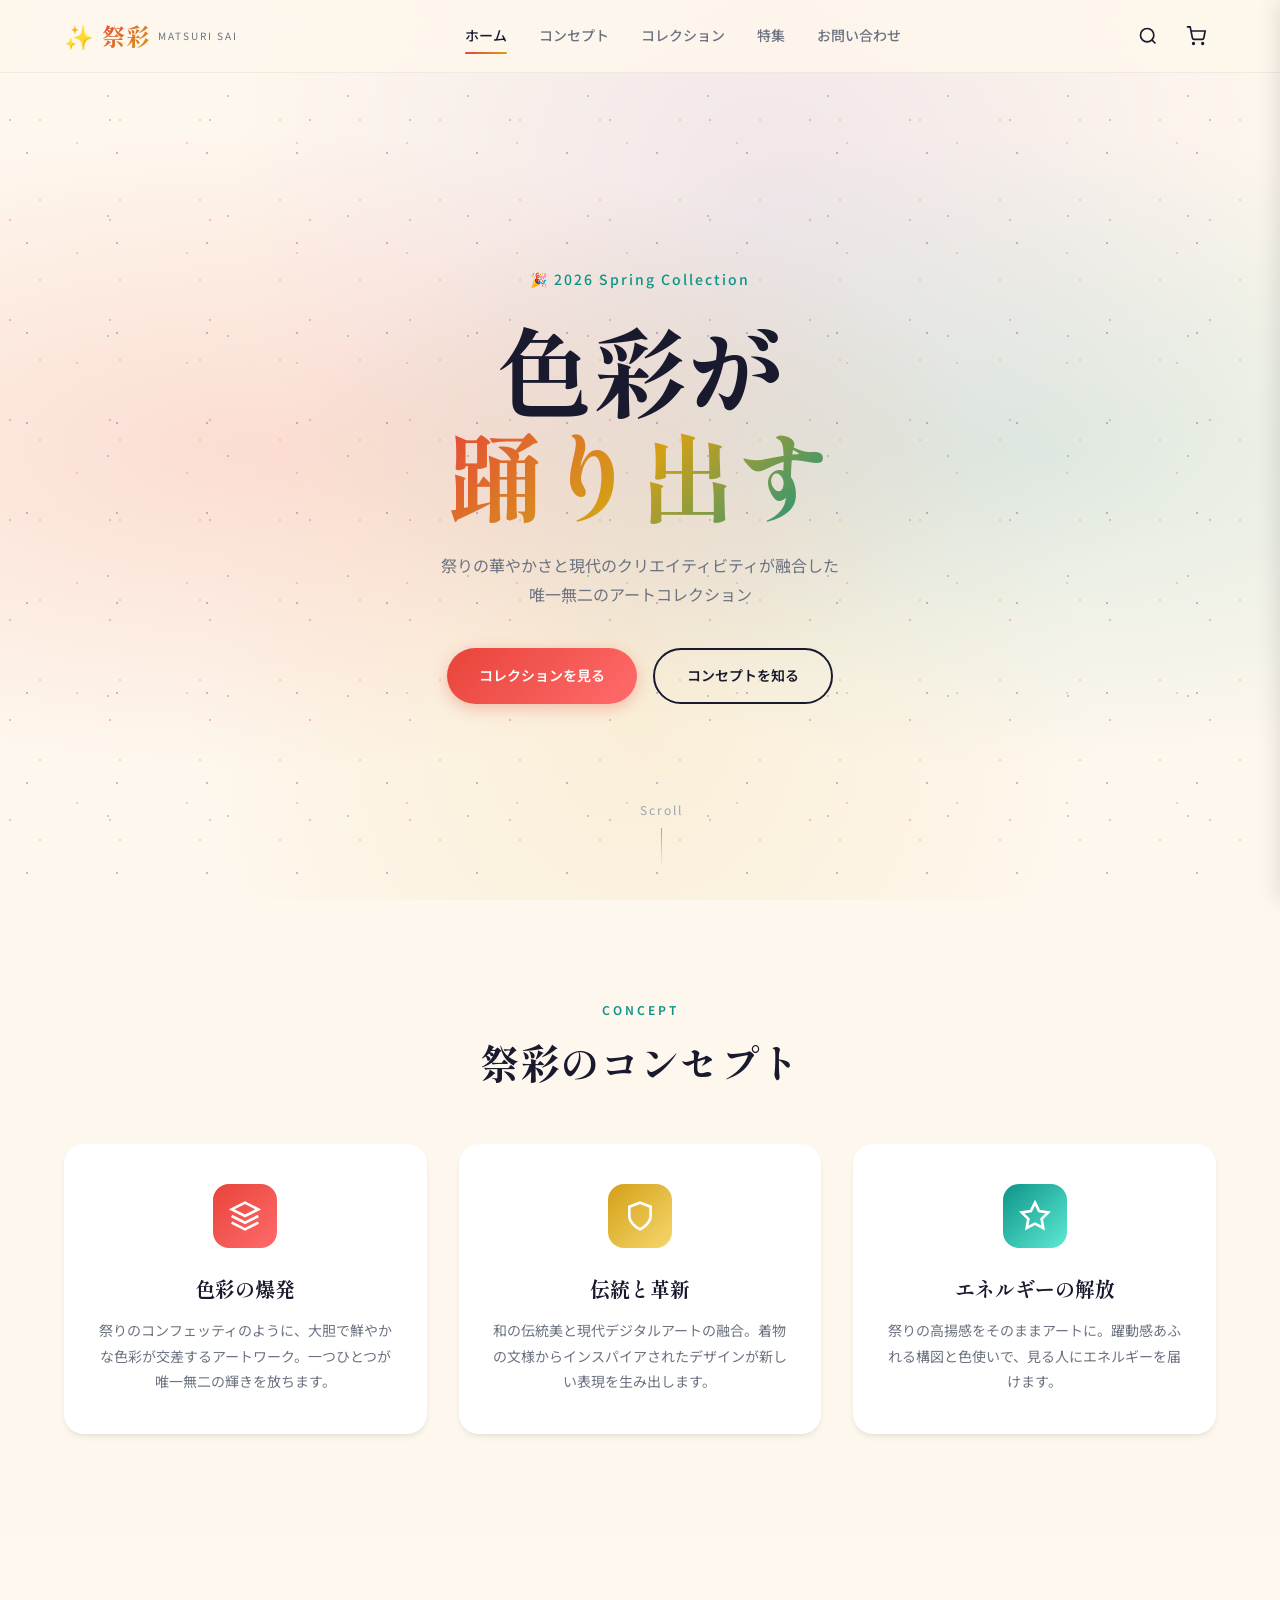
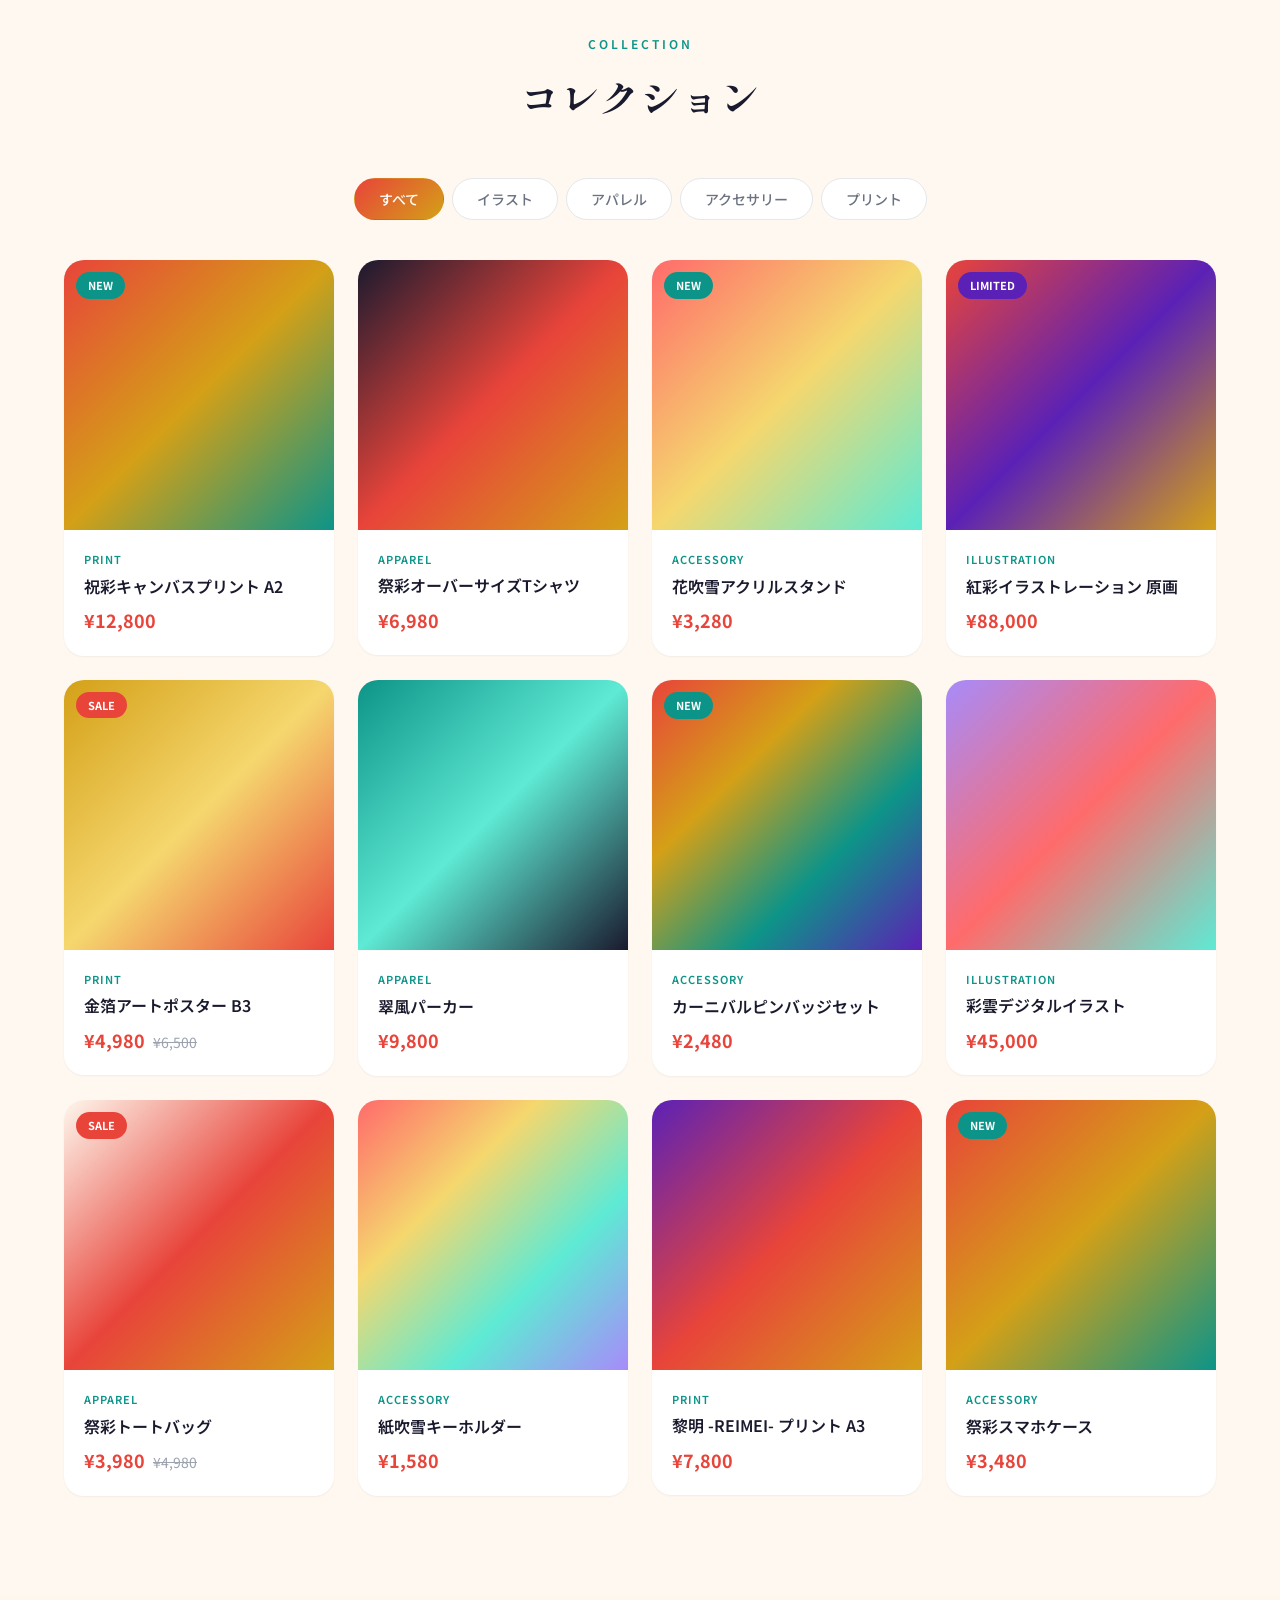
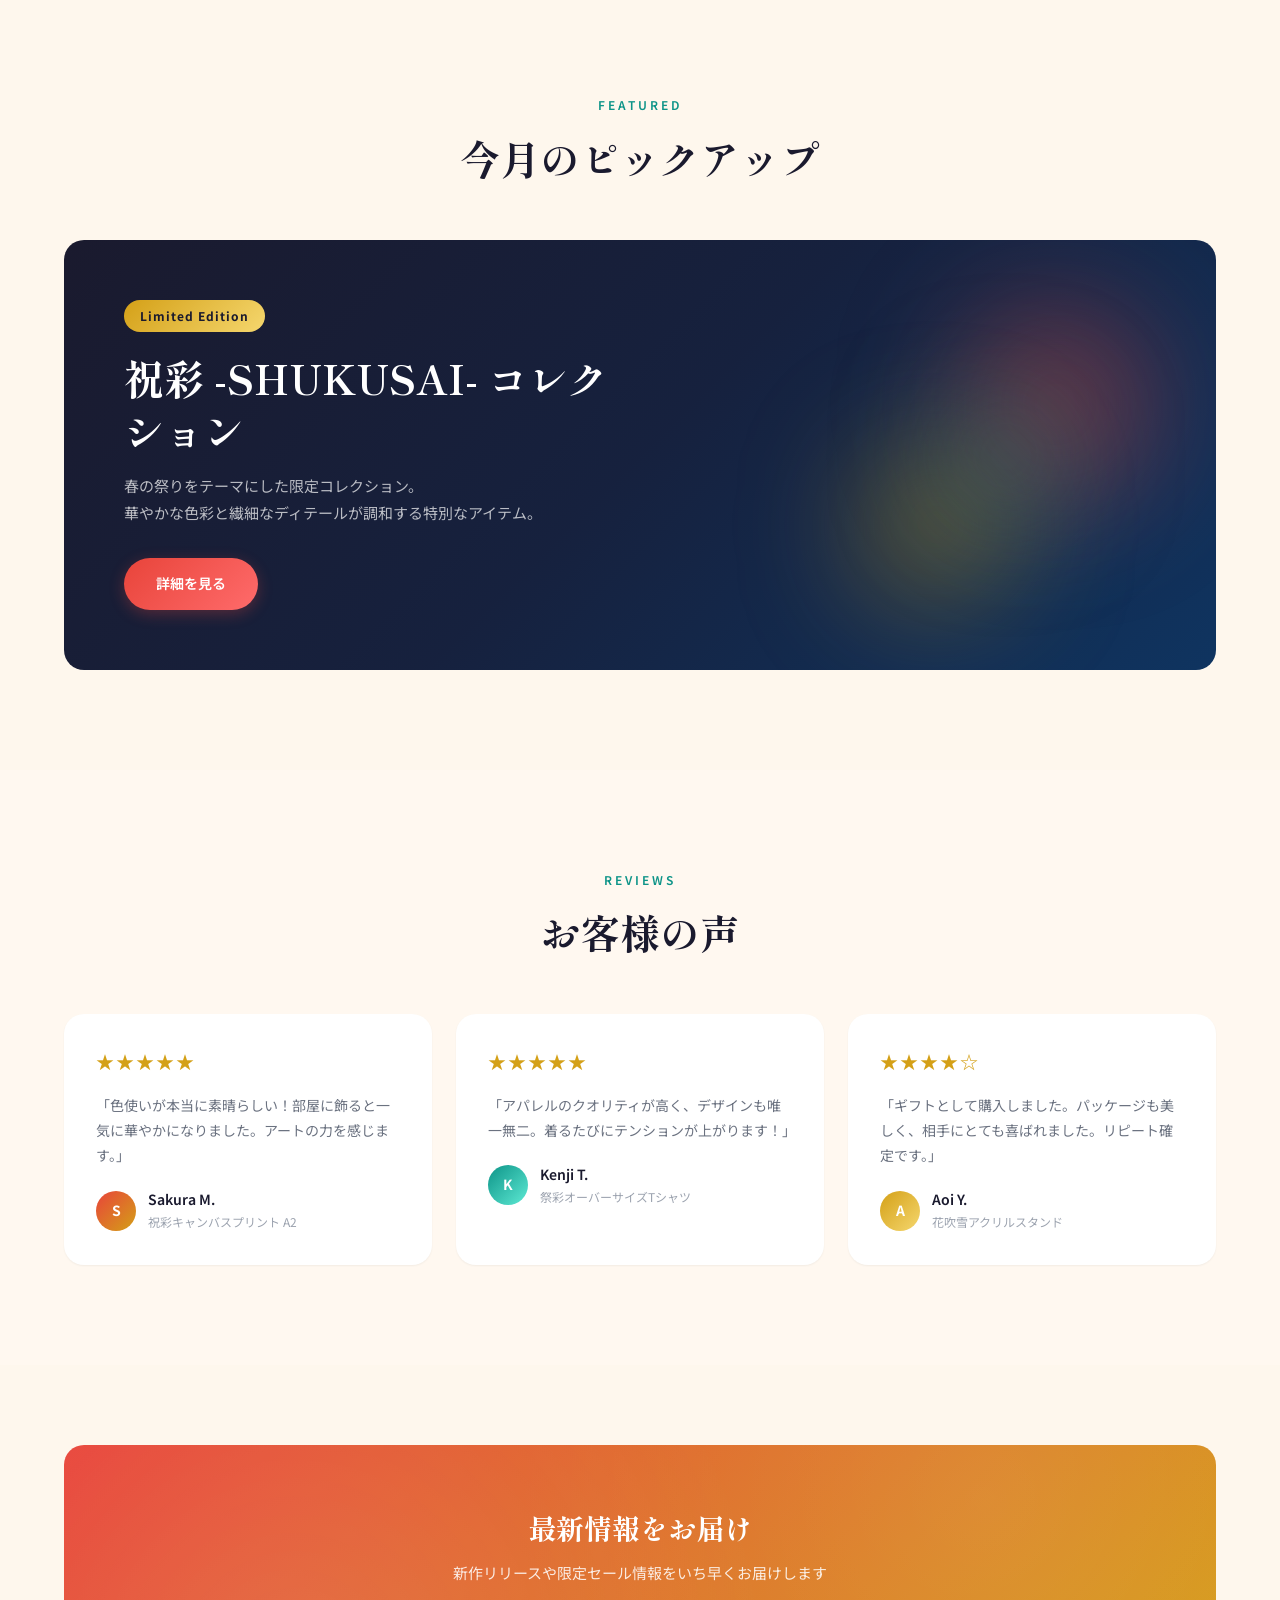
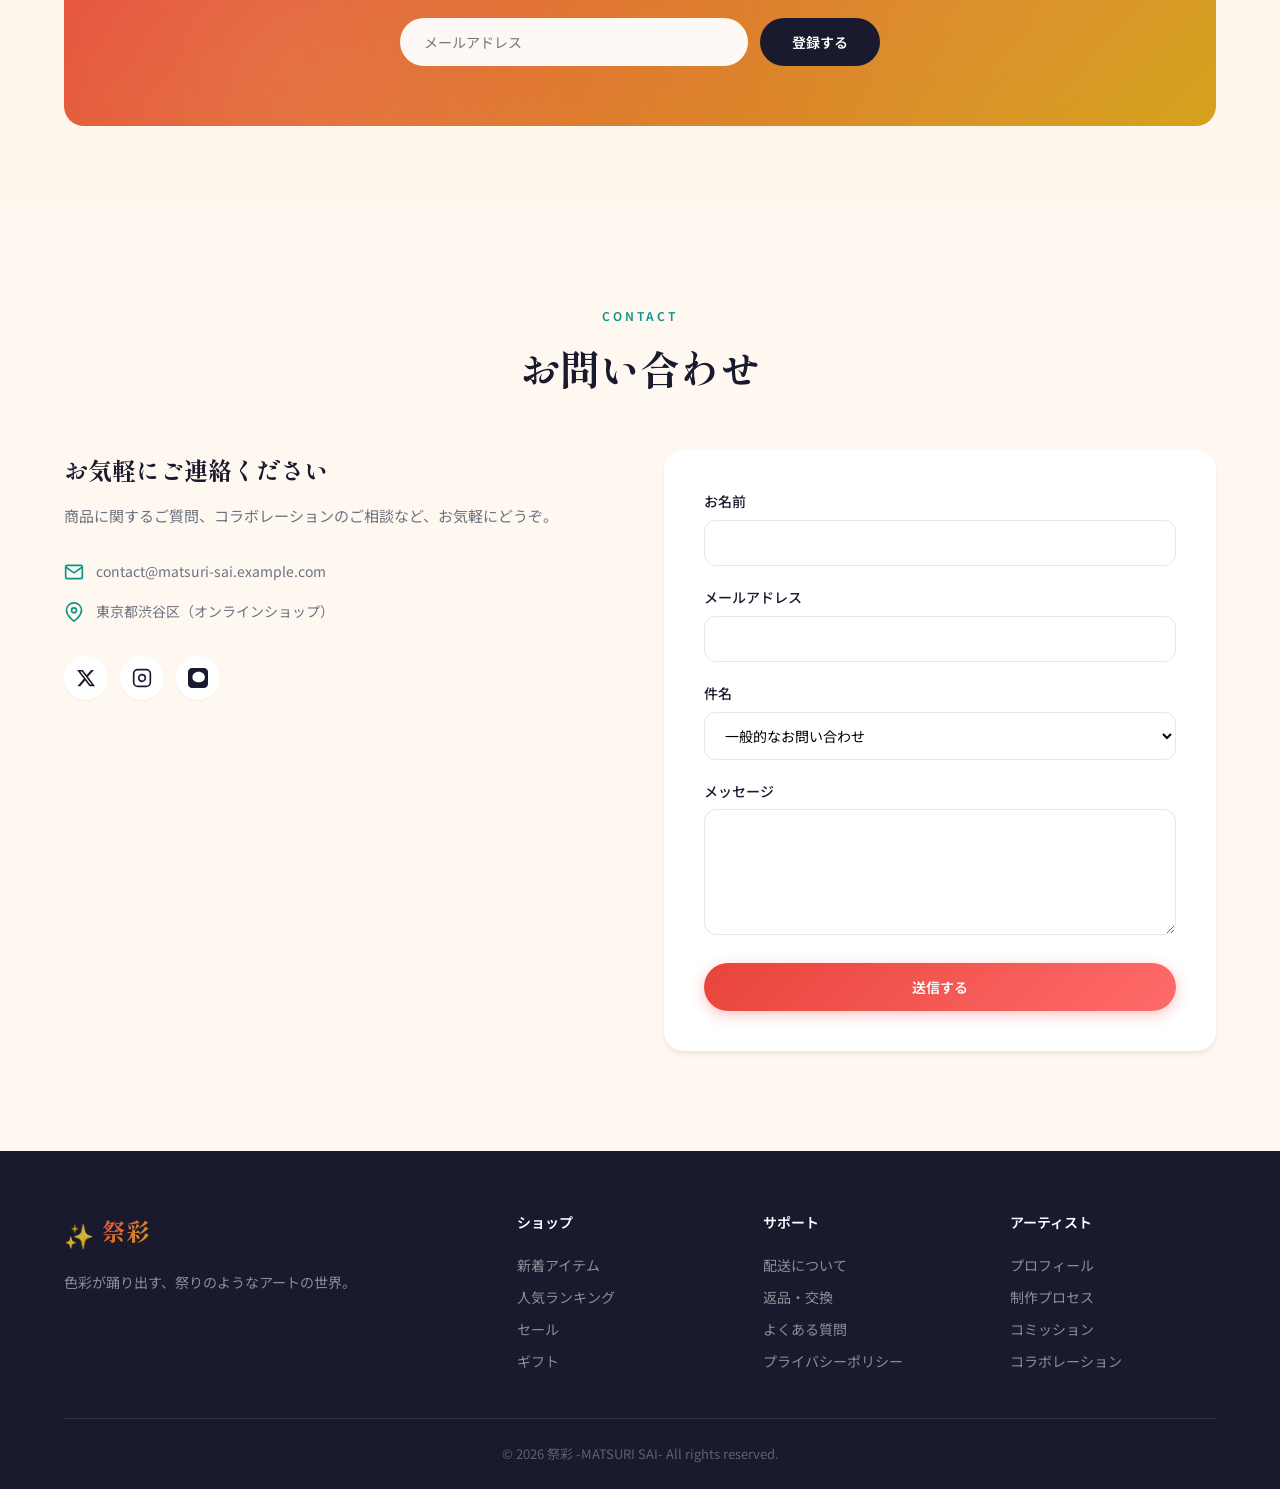
==== index.html @ 7b631ada "feat: 祭彩 -MATSURI SAI- ポートフォリオECサイトを作成 アイコンのカラフルで祭り的な雰囲気をモチーフにしたECサイト。 - カラーパレット: クリムゾン/ゴールド/ティール/パー" ====
<!DOCTYPE html>
<html lang="ja">
<head>
  <meta charset="UTF-8">
  <meta name="viewport" content="width=device-width, initial-scale=1.0">
  <title>祭彩 -MATSURI SAI- | ポートフォリオ EC サイト</title>
  <link rel="stylesheet" href="css/style.css">
  <link rel="preconnect" href="https://fonts.googleapis.com">
  <link rel="preconnect" href="https://fonts.gstatic.com" crossorigin>
  <link href="https://fonts.googleapis.com/css2?family=Noto+Sans+JP:wght@300;400;500;700;900&family=Shippori+Mincho:wght@400;700&display=swap" rel="stylesheet">
</head>
<body>
  <!-- Confetti particles -->
  <div class="confetti-container" id="confetti-container"></div>

  <!-- Header / Navigation -->
  <header class="header" id="header">
    <div class="header-inner">
      <a href="index.html" class="logo">
        <span class="logo-icon">&#x2728;</span>
        <span class="logo-text">祭彩</span>
        <span class="logo-sub">MATSURI SAI</span>
      </a>
      <nav class="nav" id="nav">
        <a href="#hero" class="nav-link active">ホーム</a>
        <a href="#about" class="nav-link">コンセプト</a>
        <a href="#products" class="nav-link">コレクション</a>
        <a href="#featured" class="nav-link">特集</a>
        <a href="#contact" class="nav-link">お問い合わせ</a>
      </nav>
      <div class="header-actions">
        <button class="icon-btn search-btn" id="search-btn" aria-label="検索">
          <svg width="20" height="20" viewBox="0 0 24 24" fill="none" stroke="currentColor" stroke-width="2"><circle cx="11" cy="11" r="8"/><path d="m21 21-4.35-4.35"/></svg>
        </button>
        <button class="icon-btn cart-btn" id="cart-btn" aria-label="カート">
          <svg width="20" height="20" viewBox="0 0 24 24" fill="none" stroke="currentColor" stroke-width="2"><circle cx="9" cy="21" r="1"/><circle cx="20" cy="21" r="1"/><path d="M1 1h4l2.68 13.39a2 2 0 0 0 2 1.61h9.72a2 2 0 0 0 2-1.61L23 6H6"/></svg>
          <span class="cart-count" id="cart-count">0</span>
        </button>
        <button class="hamburger" id="hamburger" aria-label="メニュー">
          <span></span><span></span><span></span>
        </button>
      </div>
    </div>
  </header>

  <!-- Search Modal -->
  <div class="search-modal" id="search-modal">
    <div class="search-modal-inner">
      <input type="text" class="search-input" id="search-input" placeholder="アイテムを検索...">
      <button class="search-close" id="search-close">&times;</button>
    </div>
    <div class="search-results" id="search-results"></div>
  </div>

  <!-- Hero Section -->
  <section class="hero" id="hero">
    <div class="hero-bg">
      <div class="hero-gradient"></div>
      <div class="hero-pattern"></div>
    </div>
    <div class="hero-content">
      <p class="hero-tag">&#127881; 2026 Spring Collection</p>
      <h1 class="hero-title">
        <span class="hero-title-line">色彩が</span>
        <span class="hero-title-line accent">踊り出す</span>
      </h1>
      <p class="hero-desc">
        祭りの華やかさと現代のクリエイティビティが融合した<br>
        唯一無二のアートコレクション
      </p>
      <div class="hero-actions">
        <a href="#products" class="btn btn-primary">コレクションを見る</a>
        <a href="#about" class="btn btn-outline">コンセプトを知る</a>
      </div>
    </div>
    <div class="hero-scroll">
      <span>Scroll</span>
      <div class="hero-scroll-line"></div>
    </div>
  </section>

  <!-- About / Concept -->
  <section class="about" id="about">
    <div class="container">
      <div class="section-header">
        <span class="section-tag">Concept</span>
        <h2 class="section-title">祭彩のコンセプト</h2>
      </div>
      <div class="about-grid">
        <div class="about-card" data-aos="fade-up">
          <div class="about-card-icon" style="background: linear-gradient(135deg, #e8443a, #ff6b6b);">
            <svg width="32" height="32" viewBox="0 0 24 24" fill="none" stroke="white" stroke-width="2"><path d="M12 2L2 7l10 5 10-5-10-5z"/><path d="M2 17l10 5 10-5"/><path d="M2 12l10 5 10-5"/></svg>
          </div>
          <h3>色彩の爆発</h3>
          <p>祭りのコンフェッティのように、大胆で鮮やかな色彩が交差するアートワーク。一つひとつが唯一無二の輝きを放ちます。</p>
        </div>
        <div class="about-card" data-aos="fade-up" data-aos-delay="100">
          <div class="about-card-icon" style="background: linear-gradient(135deg, #d4a017, #f5d76e);">
            <svg width="32" height="32" viewBox="0 0 24 24" fill="none" stroke="white" stroke-width="2"><path d="M12 22s8-4 8-10V5l-8-3-8 3v7c0 6 8 10 8 10z"/></svg>
          </div>
          <h3>伝統と革新</h3>
          <p>和の伝統美と現代デジタルアートの融合。着物の文様からインスパイアされたデザインが新しい表現を生み出します。</p>
        </div>
        <div class="about-card" data-aos="fade-up" data-aos-delay="200">
          <div class="about-card-icon" style="background: linear-gradient(135deg, #0d9488, #5eead4);">
            <svg width="32" height="32" viewBox="0 0 24 24" fill="none" stroke="white" stroke-width="2"><polygon points="12 2 15.09 8.26 22 9.27 17 14.14 18.18 21.02 12 17.77 5.82 21.02 7 14.14 2 9.27 8.91 8.26 12 2"/></svg>
          </div>
          <h3>エネルギーの解放</h3>
          <p>祭りの高揚感をそのままアートに。躍動感あふれる構図と色使いで、見る人にエネルギーを届けます。</p>
        </div>
      </div>
    </div>
  </section>

  <!-- Category Filter -->
  <section class="products" id="products">
    <div class="container">
      <div class="section-header">
        <span class="section-tag">Collection</span>
        <h2 class="section-title">コレクション</h2>
      </div>
      <div class="filter-bar">
        <button class="filter-btn active" data-category="all">すべて</button>
        <button class="filter-btn" data-category="illustration">イラスト</button>
        <button class="filter-btn" data-category="apparel">アパレル</button>
        <button class="filter-btn" data-category="accessory">アクセサリー</button>
        <button class="filter-btn" data-category="print">プリント</button>
      </div>
      <div class="products-grid" id="products-grid">
        <!-- Products injected by JS -->
      </div>
    </div>
  </section>

  <!-- Featured / Pickup -->
  <section class="featured" id="featured">
    <div class="container">
      <div class="section-header">
        <span class="section-tag">Featured</span>
        <h2 class="section-title">今月のピックアップ</h2>
      </div>
      <div class="featured-banner">
        <div class="featured-banner-content">
          <span class="featured-label">Limited Edition</span>
          <h3 class="featured-title">祝彩 -SHUKUSAI- コレクション</h3>
          <p class="featured-desc">
            春の祭りをテーマにした限定コレクション。<br>
            華やかな色彩と繊細なディテールが調和する特別なアイテム。
          </p>
          <a href="product.html" class="btn btn-primary">詳細を見る</a>
        </div>
        <div class="featured-banner-visual">
          <div class="featured-orb orb-1"></div>
          <div class="featured-orb orb-2"></div>
          <div class="featured-orb orb-3"></div>
        </div>
      </div>
    </div>
  </section>

  <!-- Testimonials / Reviews -->
  <section class="reviews" id="reviews">
    <div class="container">
      <div class="section-header">
        <span class="section-tag">Reviews</span>
        <h2 class="section-title">お客様の声</h2>
      </div>
      <div class="reviews-slider" id="reviews-slider">
        <div class="review-card">
          <div class="review-stars">&#9733;&#9733;&#9733;&#9733;&#9733;</div>
          <p class="review-text">「色使いが本当に素晴らしい！部屋に飾ると一気に華やかになりました。アートの力を感じます。」</p>
          <div class="review-author">
            <div class="review-avatar" style="background: linear-gradient(135deg, #e8443a, #d4a017);">S</div>
            <div>
              <p class="review-name">Sakura M.</p>
              <p class="review-item">祝彩キャンバスプリント A2</p>
            </div>
          </div>
        </div>
        <div class="review-card">
          <div class="review-stars">&#9733;&#9733;&#9733;&#9733;&#9733;</div>
          <p class="review-text">「アパレルのクオリティが高く、デザインも唯一無二。着るたびにテンションが上がります！」</p>
          <div class="review-author">
            <div class="review-avatar" style="background: linear-gradient(135deg, #0d9488, #5eead4);">K</div>
            <div>
              <p class="review-name">Kenji T.</p>
              <p class="review-item">祭彩オーバーサイズTシャツ</p>
            </div>
          </div>
        </div>
        <div class="review-card">
          <div class="review-stars">&#9733;&#9733;&#9733;&#9733;&#9734;</div>
          <p class="review-text">「ギフトとして購入しました。パッケージも美しく、相手にとても喜ばれました。リピート確定です。」</p>
          <div class="review-author">
            <div class="review-avatar" style="background: linear-gradient(135deg, #d4a017, #f5d76e);">A</div>
            <div>
              <p class="review-name">Aoi Y.</p>
              <p class="review-item">花吹雪アクリルスタンド</p>
            </div>
          </div>
        </div>
      </div>
    </div>
  </section>

  <!-- Newsletter -->
  <section class="newsletter" id="newsletter">
    <div class="container">
      <div class="newsletter-inner">
        <h2 class="newsletter-title">最新情報をお届け</h2>
        <p class="newsletter-desc">新作リリースや限定セール情報をいち早くお届けします</p>
        <form class="newsletter-form" id="newsletter-form">
          <input type="email" class="newsletter-input" placeholder="メールアドレス" required>
          <button type="submit" class="btn btn-primary">登録する</button>
        </form>
      </div>
    </div>
  </section>

  <!-- Contact -->
  <section class="contact" id="contact">
    <div class="container">
      <div class="section-header">
        <span class="section-tag">Contact</span>
        <h2 class="section-title">お問い合わせ</h2>
      </div>
      <div class="contact-grid">
        <div class="contact-info">
          <h3>お気軽にご連絡ください</h3>
          <p>商品に関するご質問、コラボレーションのご相談など、お気軽にどうぞ。</p>
          <div class="contact-details">
            <div class="contact-item">
              <svg width="20" height="20" viewBox="0 0 24 24" fill="none" stroke="currentColor" stroke-width="2"><path d="M4 4h16c1.1 0 2 .9 2 2v12c0 1.1-.9 2-2 2H4c-1.1 0-2-.9-2-2V6c0-1.1.9-2 2-2z"/><polyline points="22,6 12,13 2,6"/></svg>
              <span>contact@matsuri-sai.example.com</span>
            </div>
            <div class="contact-item">
              <svg width="20" height="20" viewBox="0 0 24 24" fill="none" stroke="currentColor" stroke-width="2"><path d="M21 10c0 7-9 13-9 13s-9-6-9-13a9 9 0 0 1 18 0z"/><circle cx="12" cy="10" r="3"/></svg>
              <span>東京都渋谷区（オンラインショップ）</span>
            </div>
          </div>
          <div class="social-links">
            <a href="#" class="social-link" aria-label="Twitter">
              <svg width="20" height="20" viewBox="0 0 24 24" fill="currentColor"><path d="M18.244 2.25h3.308l-7.227 8.26 8.502 11.24H16.17l-5.214-6.817L4.99 21.75H1.68l7.73-8.835L1.254 2.25H8.08l4.713 6.231zm-1.161 17.52h1.833L7.084 4.126H5.117z"/></svg>
            </a>
            <a href="#" class="social-link" aria-label="Instagram">
              <svg width="20" height="20" viewBox="0 0 24 24" fill="none" stroke="currentColor" stroke-width="2"><rect x="2" y="2" width="20" height="20" rx="5" ry="5"/><path d="M16 11.37A4 4 0 1 1 12.63 8 4 4 0 0 1 16 11.37z"/><line x1="17.5" y1="6.5" x2="17.51" y2="6.5"/></svg>
            </a>
            <a href="#" class="social-link" aria-label="Pixiv">
              <svg width="20" height="20" viewBox="0 0 24 24" fill="currentColor"><path d="M4.935 0A4.924 4.924 0 0 0 0 4.935v14.13A4.924 4.924 0 0 0 4.935 24h14.13A4.924 4.924 0 0 0 24 19.065V4.935A4.924 4.924 0 0 0 19.065 0zm7.81 4.547c2.181 0 4.058.676 5.399 1.847a6.118 6.118 0 0 1 2.116 4.66c.005 1.854-.88 3.476-2.257 4.563-1.375 1.1-3.215 1.545-5.258 1.545-2.043 0-3.883-.445-5.258-1.545C6.11 14.517 5.225 12.895 5.23 11.04a6.118 6.118 0 0 1 2.116-4.66C8.687 5.223 10.564 4.547 12.745 4.547z"/></svg>
            </a>
          </div>
        </div>
        <form class="contact-form" id="contact-form">
          <div class="form-group">
            <label for="name">お名前</label>
            <input type="text" id="name" required>
          </div>
          <div class="form-group">
            <label for="email">メールアドレス</label>
            <input type="email" id="email" required>
          </div>
          <div class="form-group">
            <label for="subject">件名</label>
            <select id="subject">
              <option value="general">一般的なお問い合わせ</option>
              <option value="order">ご注文について</option>
              <option value="collab">コラボレーション</option>
              <option value="other">その他</option>
            </select>
          </div>
          <div class="form-group">
            <label for="message">メッセージ</label>
            <textarea id="message" rows="5" required></textarea>
          </div>
          <button type="submit" class="btn btn-primary btn-full">送信する</button>
        </form>
      </div>
    </div>
  </section>

  <!-- Cart Sidebar -->
  <div class="cart-overlay" id="cart-overlay"></div>
  <aside class="cart-sidebar" id="cart-sidebar">
    <div class="cart-header">
      <h3>ショッピングカート</h3>
      <button class="cart-close" id="cart-close">&times;</button>
    </div>
    <div class="cart-items" id="cart-items">
      <div class="cart-empty" id="cart-empty">
        <svg width="48" height="48" viewBox="0 0 24 24" fill="none" stroke="currentColor" stroke-width="1.5"><circle cx="9" cy="21" r="1"/><circle cx="20" cy="21" r="1"/><path d="M1 1h4l2.68 13.39a2 2 0 0 0 2 1.61h9.72a2 2 0 0 0 2-1.61L23 6H6"/></svg>
        <p>カートは空です</p>
      </div>
    </div>
    <div class="cart-footer" id="cart-footer" style="display:none;">
      <div class="cart-total">
        <span>合計</span>
        <span id="cart-total-price">&yen;0</span>
      </div>
      <button class="btn btn-primary btn-full">レジに進む</button>
    </div>
  </aside>

  <!-- Footer -->
  <footer class="footer">
    <div class="container">
      <div class="footer-grid">
        <div class="footer-brand">
          <a href="index.html" class="logo">
            <span class="logo-icon">&#x2728;</span>
            <span class="logo-text">祭彩</span>
          </a>
          <p>色彩が踊り出す、祭りのようなアートの世界。</p>
        </div>
        <div class="footer-links">
          <h4>ショップ</h4>
          <a href="#">新着アイテム</a>
          <a href="#">人気ランキング</a>
          <a href="#">セール</a>
          <a href="#">ギフト</a>
        </div>
        <div class="footer-links">
          <h4>サポート</h4>
          <a href="#">配送について</a>
          <a href="#">返品・交換</a>
          <a href="#">よくある質問</a>
          <a href="#">プライバシーポリシー</a>
        </div>
        <div class="footer-links">
          <h4>アーティスト</h4>
          <a href="#">プロフィール</a>
          <a href="#">制作プロセス</a>
          <a href="#">コミッション</a>
          <a href="#">コラボレーション</a>
        </div>
      </div>
      <div class="footer-bottom">
        <p>&copy; 2026 祭彩 -MATSURI SAI- All rights reserved.</p>
      </div>
    </div>
  </footer>

  <script src="js/app.js"></script>
</body>
</html>
---- css/style.css ----
/* ============================================
   祭彩 -MATSURI SAI- EC Site Stylesheet
   Color palette inspired by festive anime icon:
   - Crimson Red: #e8443a
   - Gold: #d4a017
   - Teal: #0d9488
   - Deep Purple: #5b21b6
   - Warm White: #fef7ed
   ============================================ */

/* --- Reset & Base --- */
*, *::before, *::after {
  margin: 0;
  padding: 0;
  box-sizing: border-box;
}

:root {
  --crimson: #e8443a;
  --crimson-light: #ff6b6b;
  --gold: #d4a017;
  --gold-light: #f5d76e;
  --teal: #0d9488;
  --teal-light: #5eead4;
  --purple: #5b21b6;
  --purple-light: #a78bfa;
  --bg: #fef7ed;
  --bg-alt: #fff8f0;
  --surface: #ffffff;
  --text: #1a1a2e;
  --text-light: #6b7280;
  --text-muted: #9ca3af;
  --border: #e5e7eb;
  --shadow-sm: 0 1px 2px rgba(0,0,0,0.05);
  --shadow: 0 4px 6px -1px rgba(0,0,0,0.07), 0 2px 4px -2px rgba(0,0,0,0.05);
  --shadow-lg: 0 10px 15px -3px rgba(0,0,0,0.08), 0 4px 6px -4px rgba(0,0,0,0.05);
  --shadow-xl: 0 20px 25px -5px rgba(0,0,0,0.1), 0 8px 10px -6px rgba(0,0,0,0.05);
  --radius: 12px;
  --radius-lg: 20px;
  --transition: 0.3s cubic-bezier(0.4, 0, 0.2, 1);
  --font-sans: 'Noto Sans JP', sans-serif;
  --font-serif: 'Shippori Mincho', serif;
}

html {
  scroll-behavior: smooth;
  font-size: 16px;
}

body {
  font-family: var(--font-sans);
  background: var(--bg);
  color: var(--text);
  line-height: 1.7;
  overflow-x: hidden;
  -webkit-font-smoothing: antialiased;
}

a {
  text-decoration: none;
  color: inherit;
}

img {
  max-width: 100%;
  display: block;
}

button {
  cursor: pointer;
  border: none;
  background: none;
  font-family: inherit;
}

input, textarea, select {
  font-family: inherit;
  font-size: inherit;
}

.container {
  max-width: 1200px;
  margin: 0 auto;
  padding: 0 24px;
}

/* --- Confetti Background --- */
.confetti-container {
  position: fixed;
  top: 0;
  left: 0;
  width: 100%;
  height: 100%;
  pointer-events: none;
  z-index: 9999;
  overflow: hidden;
}

.confetti {
  position: absolute;
  width: 10px;
  height: 10px;
  opacity: 0;
  animation: confetti-fall 3s ease-in-out forwards;
}

@keyframes confetti-fall {
  0% {
    opacity: 1;
    transform: translateY(-10px) rotate(0deg);
  }
  100% {
    opacity: 0;
    transform: translateY(100vh) rotate(720deg);
  }
}

/* --- Header --- */
.header {
  position: fixed;
  top: 0;
  left: 0;
  right: 0;
  z-index: 1000;
  background: rgba(254, 247, 237, 0.85);
  backdrop-filter: blur(20px);
  -webkit-backdrop-filter: blur(20px);
  border-bottom: 1px solid rgba(0,0,0,0.05);
  transition: var(--transition);
}

.header.scrolled {
  background: rgba(254, 247, 237, 0.95);
  box-shadow: var(--shadow);
}

.header-inner {
  max-width: 1200px;
  margin: 0 auto;
  padding: 0 24px;
  display: flex;
  align-items: center;
  justify-content: space-between;
  height: 72px;
}

.logo {
  display: flex;
  align-items: center;
  gap: 8px;
}

.logo-icon {
  font-size: 24px;
}

.logo-text {
  font-family: var(--font-serif);
  font-size: 24px;
  font-weight: 700;
  background: linear-gradient(135deg, var(--crimson), var(--gold));
  -webkit-background-clip: text;
  -webkit-text-fill-color: transparent;
  background-clip: text;
}

.logo-sub {
  font-size: 10px;
  letter-spacing: 2px;
  color: var(--text-light);
  text-transform: uppercase;
}

.nav {
  display: flex;
  gap: 32px;
}

.nav-link {
  font-size: 14px;
  font-weight: 500;
  color: var(--text-light);
  position: relative;
  padding: 4px 0;
  transition: var(--transition);
}

.nav-link::after {
  content: '';
  position: absolute;
  bottom: -2px;
  left: 0;
  width: 0;
  height: 2px;
  background: linear-gradient(90deg, var(--crimson), var(--gold));
  border-radius: 1px;
  transition: var(--transition);
}

.nav-link:hover,
.nav-link.active {
  color: var(--text);
}

.nav-link:hover::after,
.nav-link.active::after {
  width: 100%;
}

.header-actions {
  display: flex;
  align-items: center;
  gap: 8px;
}

.icon-btn {
  width: 40px;
  height: 40px;
  display: flex;
  align-items: center;
  justify-content: center;
  border-radius: 50%;
  color: var(--text);
  transition: var(--transition);
  position: relative;
}

.icon-btn:hover {
  background: rgba(0,0,0,0.05);
}

.cart-count {
  position: absolute;
  top: 2px;
  right: 2px;
  background: var(--crimson);
  color: white;
  font-size: 10px;
  font-weight: 700;
  width: 18px;
  height: 18px;
  border-radius: 50%;
  display: flex;
  align-items: center;
  justify-content: center;
  opacity: 0;
  transform: scale(0.5);
  transition: var(--transition);
}

.cart-count.show {
  opacity: 1;
  transform: scale(1);
}

.hamburger {
  display: none;
  flex-direction: column;
  gap: 5px;
  width: 40px;
  height: 40px;
  align-items: center;
  justify-content: center;
}

.hamburger span {
  display: block;
  width: 20px;
  height: 2px;
  background: var(--text);
  border-radius: 1px;
  transition: var(--transition);
}

.hamburger.active span:nth-child(1) {
  transform: translateY(7px) rotate(45deg);
}

.hamburger.active span:nth-child(2) {
  opacity: 0;
}

.hamburger.active span:nth-child(3) {
  transform: translateY(-7px) rotate(-45deg);
}

/* --- Search Modal --- */
.search-modal {
  position: fixed;
  top: 0;
  left: 0;
  right: 0;
  background: rgba(254, 247, 237, 0.98);
  backdrop-filter: blur(20px);
  z-index: 2000;
  padding: 24px;
  transform: translateY(-100%);
  transition: var(--transition);
}

.search-modal.active {
  transform: translateY(0);
}

.search-modal-inner {
  max-width: 600px;
  margin: 0 auto;
  display: flex;
  align-items: center;
  gap: 16px;
}

.search-input {
  flex: 1;
  padding: 16px 24px;
  border: 2px solid var(--border);
  border-radius: 100px;
  font-size: 16px;
  background: var(--surface);
  outline: none;
  transition: var(--transition);
}

.search-input:focus {
  border-color: var(--teal);
}

.search-close {
  font-size: 28px;
  color: var(--text-light);
  padding: 8px;
  transition: var(--transition);
}

.search-close:hover {
  color: var(--crimson);
}

.search-results {
  max-width: 600px;
  margin: 16px auto 0;
  max-height: 300px;
  overflow-y: auto;
}

.search-result-item {
  display: flex;
  align-items: center;
  gap: 12px;
  padding: 12px 16px;
  border-radius: var(--radius);
  cursor: pointer;
  transition: var(--transition);
}

.search-result-item:hover {
  background: rgba(0,0,0,0.03);
}

.search-result-thumb {
  width: 48px;
  height: 48px;
  border-radius: 8px;
  flex-shrink: 0;
}

.search-result-info h4 {
  font-size: 14px;
  font-weight: 500;
}

.search-result-info p {
  font-size: 12px;
  color: var(--text-light);
}

/* --- Hero --- */
.hero {
  position: relative;
  min-height: 100vh;
  display: flex;
  align-items: center;
  justify-content: center;
  text-align: center;
  overflow: hidden;
  padding-top: 72px;
}

.hero-bg {
  position: absolute;
  inset: 0;
  z-index: 0;
}

.hero-gradient {
  position: absolute;
  inset: 0;
  background:
    radial-gradient(ellipse at 20% 50%, rgba(232, 68, 58, 0.15) 0%, transparent 50%),
    radial-gradient(ellipse at 80% 50%, rgba(13, 148, 136, 0.12) 0%, transparent 50%),
    radial-gradient(ellipse at 50% 80%, rgba(212, 160, 23, 0.1) 0%, transparent 50%),
    radial-gradient(ellipse at 60% 20%, rgba(91, 33, 182, 0.08) 0%, transparent 50%);
  animation: hero-gradient-shift 8s ease-in-out infinite alternate;
}

@keyframes hero-gradient-shift {
  0% { opacity: 0.8; transform: scale(1); }
  100% { opacity: 1; transform: scale(1.05); }
}

.hero-pattern {
  position: absolute;
  inset: 0;
  background-image:
    radial-gradient(circle at 10% 20%, var(--crimson) 1px, transparent 1px),
    radial-gradient(circle at 90% 80%, var(--teal) 1px, transparent 1px),
    radial-gradient(circle at 50% 50%, var(--gold) 1px, transparent 1px),
    radial-gradient(circle at 30% 70%, var(--purple) 1px, transparent 1px),
    radial-gradient(circle at 70% 30%, var(--crimson-light) 1px, transparent 1px);
  background-size: 100px 100px, 120px 120px, 80px 80px, 90px 90px, 110px 110px;
  opacity: 0.3;
  animation: pattern-float 20s linear infinite;
}

@keyframes pattern-float {
  0% { transform: translate(0, 0); }
  100% { transform: translate(-50px, -50px); }
}

.hero-content {
  position: relative;
  z-index: 1;
  padding: 0 24px;
}

.hero-tag {
  font-size: 14px;
  font-weight: 500;
  color: var(--teal);
  letter-spacing: 2px;
  margin-bottom: 24px;
  animation: fadeInUp 0.8s ease-out 0.2s both;
}

.hero-title {
  font-family: var(--font-serif);
  font-size: clamp(48px, 8vw, 96px);
  font-weight: 900;
  line-height: 1.1;
  margin-bottom: 24px;
}

.hero-title-line {
  display: block;
  animation: fadeInUp 0.8s ease-out 0.4s both;
}

.hero-title-line.accent {
  background: linear-gradient(135deg, var(--crimson), var(--gold), var(--teal));
  -webkit-background-clip: text;
  -webkit-text-fill-color: transparent;
  background-clip: text;
  animation: fadeInUp 0.8s ease-out 0.6s both;
}

.hero-desc {
  font-size: 16px;
  color: var(--text-light);
  line-height: 1.8;
  max-width: 500px;
  margin: 0 auto 40px;
  animation: fadeInUp 0.8s ease-out 0.8s both;
}

.hero-actions {
  display: flex;
  gap: 16px;
  justify-content: center;
  flex-wrap: wrap;
  animation: fadeInUp 0.8s ease-out 1s both;
}

.hero-scroll {
  position: absolute;
  bottom: 32px;
  left: 50%;
  transform: translateX(-50%);
  display: flex;
  flex-direction: column;
  align-items: center;
  gap: 8px;
  color: var(--text-muted);
  font-size: 12px;
  letter-spacing: 2px;
  animation: fadeInUp 0.8s ease-out 1.2s both;
}

.hero-scroll-line {
  width: 1px;
  height: 40px;
  background: linear-gradient(to bottom, var(--text-muted), transparent);
  animation: scroll-pulse 2s ease-in-out infinite;
}

@keyframes scroll-pulse {
  0%, 100% { opacity: 0.3; transform: scaleY(0.6); }
  50% { opacity: 1; transform: scaleY(1); }
}

@keyframes fadeInUp {
  from {
    opacity: 0;
    transform: translateY(30px);
  }
  to {
    opacity: 1;
    transform: translateY(0);
  }
}

/* --- Buttons --- */
.btn {
  display: inline-flex;
  align-items: center;
  justify-content: center;
  gap: 8px;
  padding: 14px 32px;
  font-size: 14px;
  font-weight: 600;
  border-radius: 100px;
  transition: var(--transition);
  white-space: nowrap;
}

.btn-primary {
  background: linear-gradient(135deg, var(--crimson), var(--crimson-light));
  color: white;
  box-shadow: 0 4px 15px rgba(232, 68, 58, 0.3);
}

.btn-primary:hover {
  transform: translateY(-2px);
  box-shadow: 0 6px 20px rgba(232, 68, 58, 0.4);
}

.btn-outline {
  border: 2px solid var(--text);
  color: var(--text);
}

.btn-outline:hover {
  background: var(--text);
  color: white;
  transform: translateY(-2px);
}

.btn-sm {
  padding: 8px 20px;
  font-size: 13px;
}

.btn-full {
  width: 100%;
}

.btn-gold {
  background: linear-gradient(135deg, var(--gold), var(--gold-light));
  color: var(--text);
  box-shadow: 0 4px 15px rgba(212, 160, 23, 0.3);
}

.btn-gold:hover {
  transform: translateY(-2px);
  box-shadow: 0 6px 20px rgba(212, 160, 23, 0.4);
}

/* --- Section Headers --- */
.section-header {
  text-align: center;
  margin-bottom: 48px;
}

.section-tag {
  font-size: 12px;
  font-weight: 600;
  letter-spacing: 3px;
  text-transform: uppercase;
  color: var(--teal);
  margin-bottom: 8px;
  display: block;
}

.section-title {
  font-family: var(--font-serif);
  font-size: clamp(28px, 4vw, 40px);
  font-weight: 700;
}

/* --- About --- */
.about {
  padding: 100px 0;
}

.about-grid {
  display: grid;
  grid-template-columns: repeat(3, 1fr);
  gap: 32px;
}

.about-card {
  background: var(--surface);
  border-radius: var(--radius-lg);
  padding: 40px 32px;
  text-align: center;
  box-shadow: var(--shadow);
  transition: var(--transition);
  opacity: 0;
  transform: translateY(20px);
}

.about-card.visible {
  opacity: 1;
  transform: translateY(0);
}

.about-card:hover {
  transform: translateY(-8px);
  box-shadow: var(--shadow-xl);
}

.about-card-icon {
  width: 64px;
  height: 64px;
  border-radius: 16px;
  display: flex;
  align-items: center;
  justify-content: center;
  margin: 0 auto 24px;
}

.about-card h3 {
  font-family: var(--font-serif);
  font-size: 20px;
  margin-bottom: 12px;
}

.about-card p {
  font-size: 14px;
  color: var(--text-light);
  line-height: 1.8;
}

/* --- Products --- */
.products {
  padding: 100px 0;
  background: var(--bg-alt);
}

.filter-bar {
  display: flex;
  justify-content: center;
  gap: 8px;
  margin-bottom: 40px;
  flex-wrap: wrap;
}

.filter-btn {
  padding: 10px 24px;
  border-radius: 100px;
  font-size: 14px;
  font-weight: 500;
  color: var(--text-light);
  background: var(--surface);
  border: 1px solid var(--border);
  transition: var(--transition);
}

.filter-btn:hover {
  color: var(--text);
  border-color: var(--text);
}

.filter-btn.active {
  background: linear-gradient(135deg, var(--crimson), var(--gold));
  color: white;
  border-color: transparent;
}

.products-grid {
  display: grid;
  grid-template-columns: repeat(auto-fill, minmax(270px, 1fr));
  gap: 24px;
}

.product-card {
  background: var(--surface);
  border-radius: var(--radius-lg);
  overflow: hidden;
  box-shadow: var(--shadow-sm);
  transition: var(--transition);
  cursor: pointer;
  opacity: 0;
  transform: translateY(20px);
  animation: fadeInUp 0.5s ease-out forwards;
}

.product-card:hover {
  transform: translateY(-6px);
  box-shadow: var(--shadow-lg);
}

.product-card-img {
  position: relative;
  aspect-ratio: 1;
  overflow: hidden;
}

.product-card-img-inner {
  width: 100%;
  height: 100%;
  transition: transform 0.5s ease;
}

.product-card:hover .product-card-img-inner {
  transform: scale(1.05);
}

.product-card-badge {
  position: absolute;
  top: 12px;
  left: 12px;
  padding: 4px 12px;
  border-radius: 100px;
  font-size: 11px;
  font-weight: 700;
  color: white;
  background: var(--crimson);
  z-index: 2;
}

.product-card-badge.new {
  background: var(--teal);
}

.product-card-badge.limited {
  background: var(--purple);
}

.product-card-quick {
  position: absolute;
  bottom: 12px;
  right: 12px;
  width: 40px;
  height: 40px;
  border-radius: 50%;
  background: white;
  display: flex;
  align-items: center;
  justify-content: center;
  box-shadow: var(--shadow);
  opacity: 0;
  transform: translateY(8px);
  transition: var(--transition);
  z-index: 2;
  color: var(--crimson);
}

.product-card:hover .product-card-quick {
  opacity: 1;
  transform: translateY(0);
}

.product-card-body {
  padding: 20px;
}

.product-card-category {
  font-size: 11px;
  font-weight: 600;
  letter-spacing: 1px;
  text-transform: uppercase;
  color: var(--teal);
  margin-bottom: 6px;
}

.product-card-name {
  font-size: 16px;
  font-weight: 600;
  margin-bottom: 8px;
  line-height: 1.4;
}

.product-card-price {
  font-size: 18px;
  font-weight: 700;
  color: var(--crimson);
}

.product-card-price .original {
  font-size: 14px;
  color: var(--text-muted);
  text-decoration: line-through;
  font-weight: 400;
  margin-left: 8px;
}

/* --- Featured --- */
.featured {
  padding: 100px 0;
}

.featured-banner {
  background: linear-gradient(135deg, #1a1a2e 0%, #16213e 50%, #0f3460 100%);
  border-radius: var(--radius-lg);
  padding: 60px;
  display: flex;
  align-items: center;
  justify-content: space-between;
  position: relative;
  overflow: hidden;
  min-height: 360px;
}

.featured-banner-content {
  position: relative;
  z-index: 2;
  max-width: 500px;
}

.featured-label {
  display: inline-block;
  padding: 6px 16px;
  border-radius: 100px;
  font-size: 12px;
  font-weight: 700;
  letter-spacing: 1px;
  background: linear-gradient(135deg, var(--gold), var(--gold-light));
  color: var(--text);
  margin-bottom: 20px;
}

.featured-title {
  font-family: var(--font-serif);
  font-size: clamp(28px, 4vw, 40px);
  color: white;
  margin-bottom: 16px;
  line-height: 1.3;
}

.featured-desc {
  color: rgba(255,255,255,0.7);
  font-size: 15px;
  line-height: 1.8;
  margin-bottom: 32px;
}

.featured-banner-visual {
  position: absolute;
  right: 60px;
  top: 50%;
  transform: translateY(-50%);
  width: 300px;
  height: 300px;
}

.featured-orb {
  position: absolute;
  border-radius: 50%;
  filter: blur(60px);
  animation: orb-float 6s ease-in-out infinite;
}

.orb-1 {
  width: 200px;
  height: 200px;
  background: rgba(232, 68, 58, 0.4);
  top: 0;
  right: 0;
  animation-delay: 0s;
}

.orb-2 {
  width: 160px;
  height: 160px;
  background: rgba(212, 160, 23, 0.4);
  bottom: 0;
  left: 0;
  animation-delay: 2s;
}

.orb-3 {
  width: 120px;
  height: 120px;
  background: rgba(13, 148, 136, 0.4);
  top: 50%;
  left: 50%;
  transform: translate(-50%, -50%);
  animation-delay: 4s;
}

@keyframes orb-float {
  0%, 100% { transform: translate(0, 0) scale(1); }
  33% { transform: translate(10px, -15px) scale(1.05); }
  66% { transform: translate(-10px, 10px) scale(0.95); }
}

.orb-3 {
  animation-name: orb-float-center;
}

@keyframes orb-float-center {
  0%, 100% { transform: translate(-50%, -50%) scale(1); }
  33% { transform: translate(-40%, -60%) scale(1.05); }
  66% { transform: translate(-60%, -40%) scale(0.95); }
}

/* --- Reviews --- */
.reviews {
  padding: 100px 0;
  background: var(--bg-alt);
}

.reviews-slider {
  display: grid;
  grid-template-columns: repeat(3, 1fr);
  gap: 24px;
}

.review-card {
  background: var(--surface);
  border-radius: var(--radius-lg);
  padding: 32px;
  box-shadow: var(--shadow-sm);
  transition: var(--transition);
}

.review-card:hover {
  transform: translateY(-4px);
  box-shadow: var(--shadow-lg);
}

.review-stars {
  color: var(--gold);
  font-size: 18px;
  margin-bottom: 16px;
  letter-spacing: 2px;
}

.review-text {
  font-size: 14px;
  color: var(--text-light);
  line-height: 1.8;
  margin-bottom: 20px;
}

.review-author {
  display: flex;
  align-items: center;
  gap: 12px;
}

.review-avatar {
  width: 40px;
  height: 40px;
  border-radius: 50%;
  display: flex;
  align-items: center;
  justify-content: center;
  color: white;
  font-weight: 700;
  font-size: 14px;
  flex-shrink: 0;
}

.review-name {
  font-size: 14px;
  font-weight: 600;
}

.review-item {
  font-size: 12px;
  color: var(--text-muted);
}

/* --- Newsletter --- */
.newsletter {
  padding: 80px 0;
}

.newsletter-inner {
  background: linear-gradient(135deg, var(--crimson), var(--gold));
  border-radius: var(--radius-lg);
  padding: 60px 40px;
  text-align: center;
  position: relative;
  overflow: hidden;
}

.newsletter-inner::before {
  content: '';
  position: absolute;
  inset: 0;
  background:
    radial-gradient(circle at 20% 80%, rgba(255,255,255,0.1) 0%, transparent 50%),
    radial-gradient(circle at 80% 20%, rgba(255,255,255,0.08) 0%, transparent 50%);
}

.newsletter-title {
  font-family: var(--font-serif);
  font-size: 28px;
  color: white;
  margin-bottom: 8px;
  position: relative;
}

.newsletter-desc {
  color: rgba(255,255,255,0.85);
  font-size: 15px;
  margin-bottom: 32px;
  position: relative;
}

.newsletter-form {
  display: flex;
  gap: 12px;
  max-width: 480px;
  margin: 0 auto;
  position: relative;
}

.newsletter-input {
  flex: 1;
  padding: 14px 24px;
  border: none;
  border-radius: 100px;
  font-size: 14px;
  outline: none;
  background: rgba(255,255,255,0.95);
}

.newsletter-form .btn-primary {
  background: var(--text);
  box-shadow: none;
}

.newsletter-form .btn-primary:hover {
  background: #000;
}

/* --- Contact --- */
.contact {
  padding: 100px 0;
  background: var(--bg-alt);
}

.contact-grid {
  display: grid;
  grid-template-columns: 1fr 1fr;
  gap: 48px;
  align-items: start;
}

.contact-info h3 {
  font-family: var(--font-serif);
  font-size: 24px;
  margin-bottom: 12px;
}

.contact-info > p {
  color: var(--text-light);
  font-size: 15px;
  margin-bottom: 32px;
}

.contact-details {
  display: flex;
  flex-direction: column;
  gap: 16px;
  margin-bottom: 32px;
}

.contact-item {
  display: flex;
  align-items: center;
  gap: 12px;
  font-size: 14px;
  color: var(--text-light);
}

.contact-item svg {
  flex-shrink: 0;
  color: var(--teal);
}

.social-links {
  display: flex;
  gap: 12px;
}

.social-link {
  width: 44px;
  height: 44px;
  border-radius: 50%;
  display: flex;
  align-items: center;
  justify-content: center;
  background: var(--surface);
  color: var(--text);
  box-shadow: var(--shadow-sm);
  transition: var(--transition);
}

.social-link:hover {
  background: var(--text);
  color: white;
  transform: translateY(-3px);
  box-shadow: var(--shadow);
}

.contact-form {
  background: var(--surface);
  border-radius: var(--radius-lg);
  padding: 40px;
  box-shadow: var(--shadow);
}

.form-group {
  margin-bottom: 20px;
}

.form-group label {
  display: block;
  font-size: 14px;
  font-weight: 500;
  margin-bottom: 6px;
}

.form-group input,
.form-group select,
.form-group textarea {
  width: 100%;
  padding: 12px 16px;
  border: 1px solid var(--border);
  border-radius: var(--radius);
  font-size: 14px;
  outline: none;
  transition: var(--transition);
  background: white;
}

.form-group input:focus,
.form-group select:focus,
.form-group textarea:focus {
  border-color: var(--teal);
  box-shadow: 0 0 0 3px rgba(13, 148, 136, 0.1);
}

.form-group textarea {
  resize: vertical;
}

/* --- Cart Sidebar --- */
.cart-overlay {
  position: fixed;
  inset: 0;
  background: rgba(0,0,0,0.4);
  z-index: 3000;
  opacity: 0;
  visibility: hidden;
  transition: var(--transition);
}

.cart-overlay.active {
  opacity: 1;
  visibility: visible;
}

.cart-sidebar {
  position: fixed;
  top: 0;
  right: 0;
  width: 400px;
  max-width: 90vw;
  height: 100vh;
  background: var(--surface);
  z-index: 3001;
  display: flex;
  flex-direction: column;
  transform: translateX(100%);
  transition: var(--transition);
  box-shadow: -4px 0 20px rgba(0,0,0,0.1);
}

.cart-sidebar.active {
  transform: translateX(0);
}

.cart-header {
  display: flex;
  align-items: center;
  justify-content: space-between;
  padding: 24px;
  border-bottom: 1px solid var(--border);
}

.cart-header h3 {
  font-size: 18px;
  font-weight: 600;
}

.cart-close {
  font-size: 28px;
  color: var(--text-light);
  transition: var(--transition);
}

.cart-close:hover {
  color: var(--crimson);
}

.cart-items {
  flex: 1;
  overflow-y: auto;
  padding: 24px;
}

.cart-empty {
  display: flex;
  flex-direction: column;
  align-items: center;
  justify-content: center;
  height: 200px;
  color: var(--text-muted);
  gap: 12px;
}

.cart-item {
  display: flex;
  gap: 16px;
  padding: 16px 0;
  border-bottom: 1px solid var(--border);
  animation: fadeInUp 0.3s ease-out;
}

.cart-item-img {
  width: 72px;
  height: 72px;
  border-radius: var(--radius);
  flex-shrink: 0;
}

.cart-item-info {
  flex: 1;
}

.cart-item-name {
  font-size: 14px;
  font-weight: 500;
  margin-bottom: 4px;
}

.cart-item-price {
  font-size: 14px;
  color: var(--crimson);
  font-weight: 600;
}

.cart-item-qty {
  display: flex;
  align-items: center;
  gap: 8px;
  margin-top: 8px;
}

.qty-btn {
  width: 28px;
  height: 28px;
  border: 1px solid var(--border);
  border-radius: 6px;
  display: flex;
  align-items: center;
  justify-content: center;
  font-size: 14px;
  color: var(--text);
  transition: var(--transition);
}

.qty-btn:hover {
  background: var(--bg);
}

.cart-item-qty span {
  font-size: 14px;
  font-weight: 500;
  min-width: 20px;
  text-align: center;
}

.cart-item-remove {
  color: var(--text-muted);
  font-size: 18px;
  transition: var(--transition);
  align-self: flex-start;
}

.cart-item-remove:hover {
  color: var(--crimson);
}

.cart-footer {
  padding: 24px;
  border-top: 1px solid var(--border);
}

.cart-total {
  display: flex;
  justify-content: space-between;
  font-size: 18px;
  font-weight: 700;
  margin-bottom: 16px;
}

/* --- Footer --- */
.footer {
  background: #1a1a2e;
  color: rgba(255,255,255,0.8);
  padding: 60px 0 0;
}

.footer-grid {
  display: grid;
  grid-template-columns: 2fr 1fr 1fr 1fr;
  gap: 40px;
  padding-bottom: 40px;
  border-bottom: 1px solid rgba(255,255,255,0.1);
}

.footer-brand .logo-text {
  margin-bottom: 8px;
}

.footer-brand p {
  font-size: 14px;
  color: rgba(255,255,255,0.5);
  margin-top: 12px;
}

.footer-links h4 {
  font-size: 14px;
  font-weight: 600;
  color: white;
  margin-bottom: 16px;
}

.footer-links a {
  display: block;
  font-size: 14px;
  color: rgba(255,255,255,0.5);
  padding: 4px 0;
  transition: var(--transition);
}

.footer-links a:hover {
  color: white;
}

.footer-bottom {
  padding: 24px 0;
  text-align: center;
}

.footer-bottom p {
  font-size: 13px;
  color: rgba(255,255,255,0.3);
}

/* --- Toast Notification --- */
.toast {
  position: fixed;
  bottom: 24px;
  right: 24px;
  background: var(--text);
  color: white;
  padding: 16px 24px;
  border-radius: var(--radius);
  font-size: 14px;
  font-weight: 500;
  box-shadow: var(--shadow-xl);
  z-index: 5000;
  transform: translateY(120%);
  transition: var(--transition);
  display: flex;
  align-items: center;
  gap: 10px;
}

.toast.show {
  transform: translateY(0);
}

.toast-icon {
  font-size: 18px;
}

/* --- Responsive --- */
@media (max-width: 1024px) {
  .about-grid {
    grid-template-columns: repeat(2, 1fr);
  }

  .about-grid .about-card:last-child {
    grid-column: span 2;
    max-width: 400px;
    margin: 0 auto;
  }

  .featured-banner {
    padding: 40px;
  }

  .reviews-slider {
    grid-template-columns: repeat(2, 1fr);
  }

  .reviews-slider .review-card:last-child {
    display: none;
  }
}

@media (max-width: 768px) {
  .nav {
    position: fixed;
    top: 72px;
    left: 0;
    right: 0;
    background: rgba(254, 247, 237, 0.98);
    backdrop-filter: blur(20px);
    flex-direction: column;
    padding: 24px;
    gap: 16px;
    transform: translateY(-120%);
    transition: var(--transition);
    box-shadow: var(--shadow-lg);
  }

  .nav.active {
    transform: translateY(0);
  }

  .hamburger {
    display: flex;
  }

  .about-grid {
    grid-template-columns: 1fr;
  }

  .about-grid .about-card:last-child {
    grid-column: auto;
    max-width: none;
  }

  .contact-grid {
    grid-template-columns: 1fr;
  }

  .featured-banner {
    padding: 32px;
    min-height: auto;
  }

  .featured-banner-visual {
    display: none;
  }

  .footer-grid {
    grid-template-columns: 1fr 1fr;
  }

  .footer-brand {
    grid-column: span 2;
  }

  .reviews-slider {
    grid-template-columns: 1fr;
  }

  .reviews-slider .review-card:last-child {
    display: block;
  }

  .newsletter-form {
    flex-direction: column;
  }

  .hero-title {
    font-size: clamp(36px, 10vw, 64px);
  }
}

@media (max-width: 480px) {
  .footer-grid {
    grid-template-columns: 1fr;
  }

  .footer-brand {
    grid-column: auto;
  }

  .hero-actions {
    flex-direction: column;
    align-items: center;
  }
}
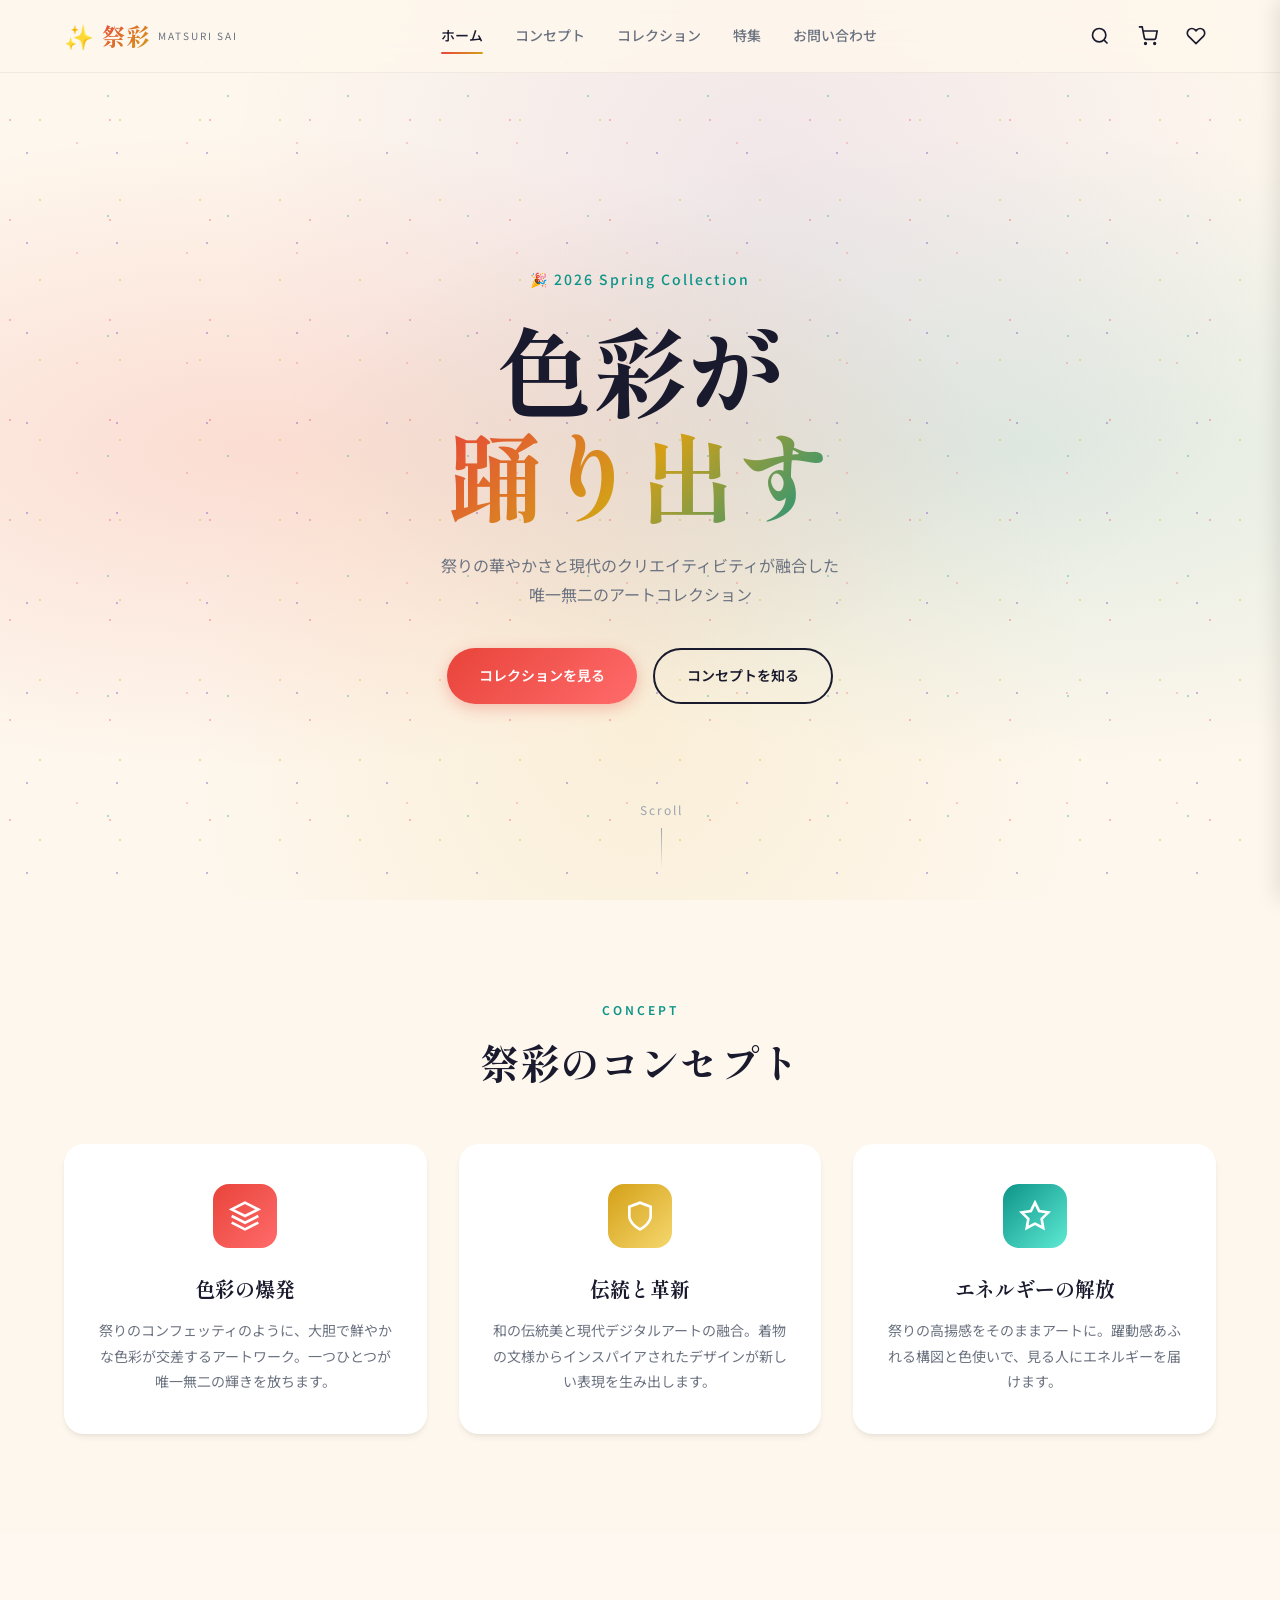
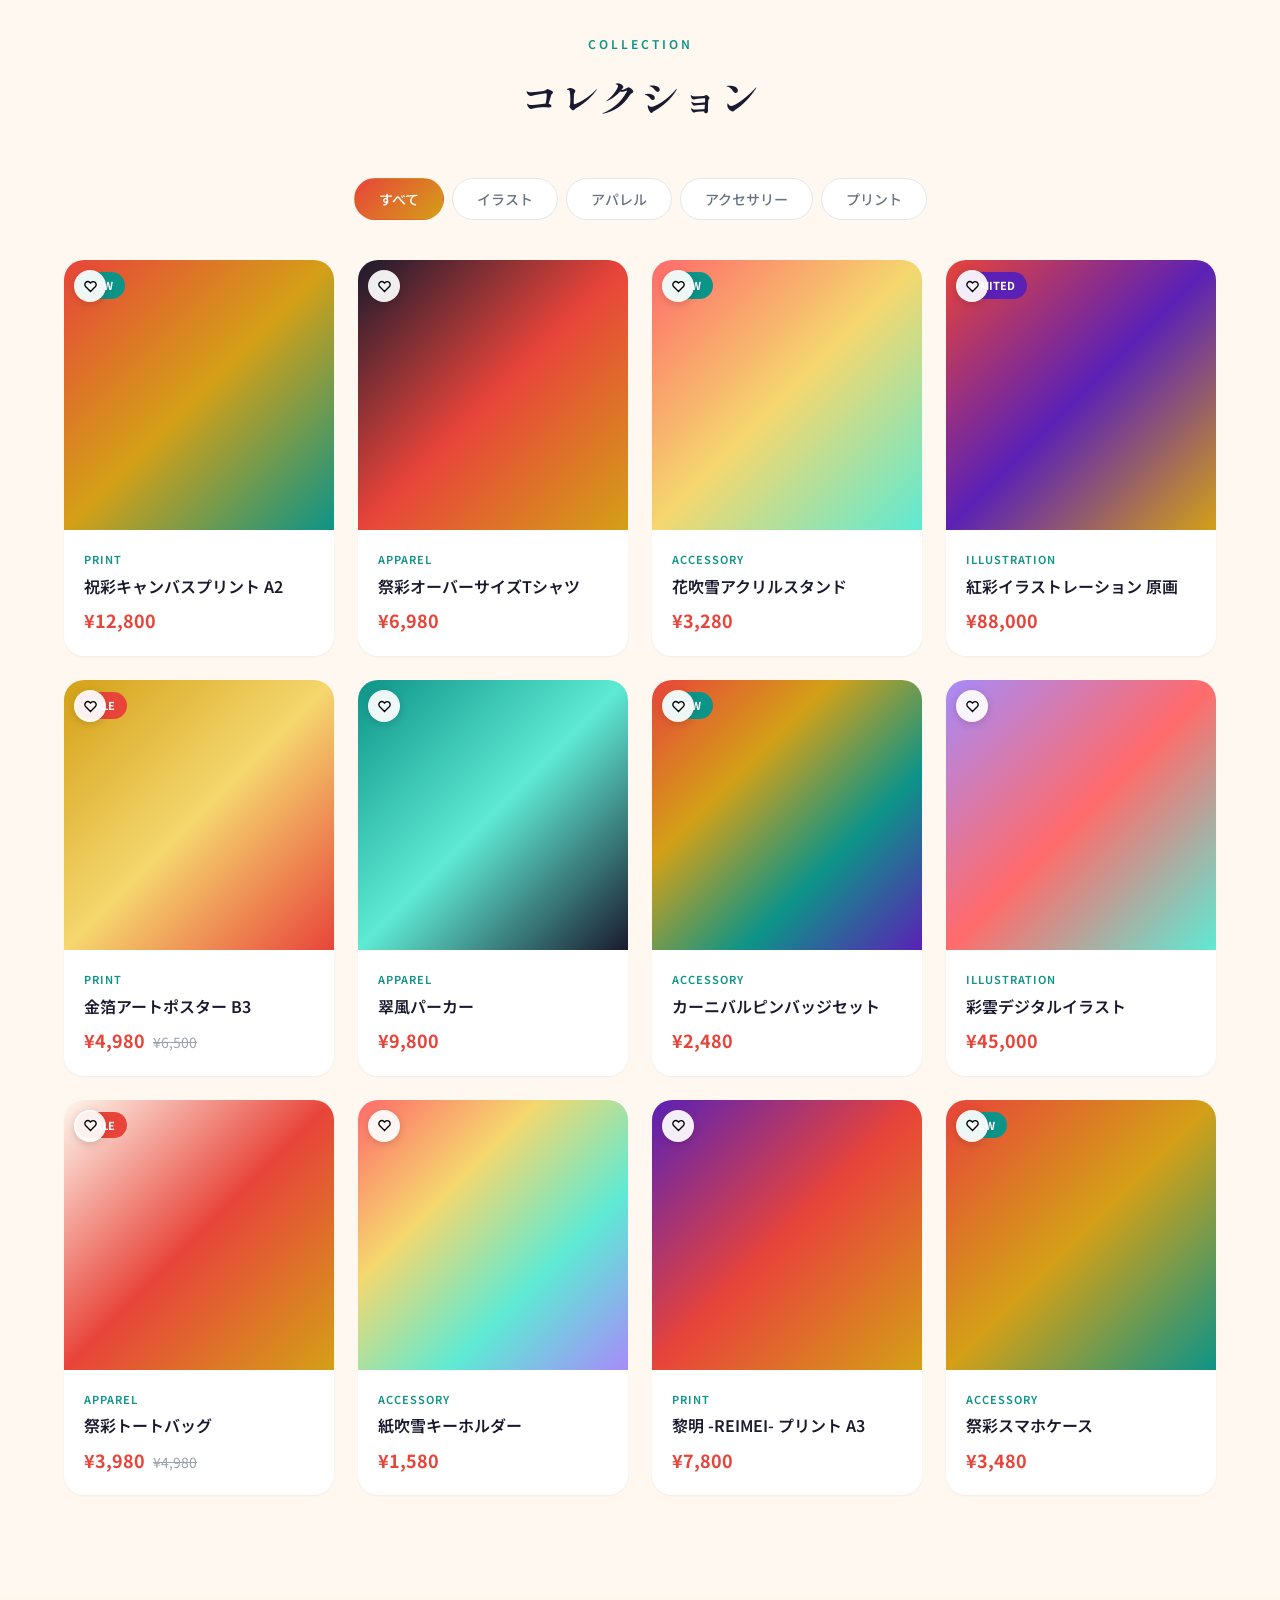
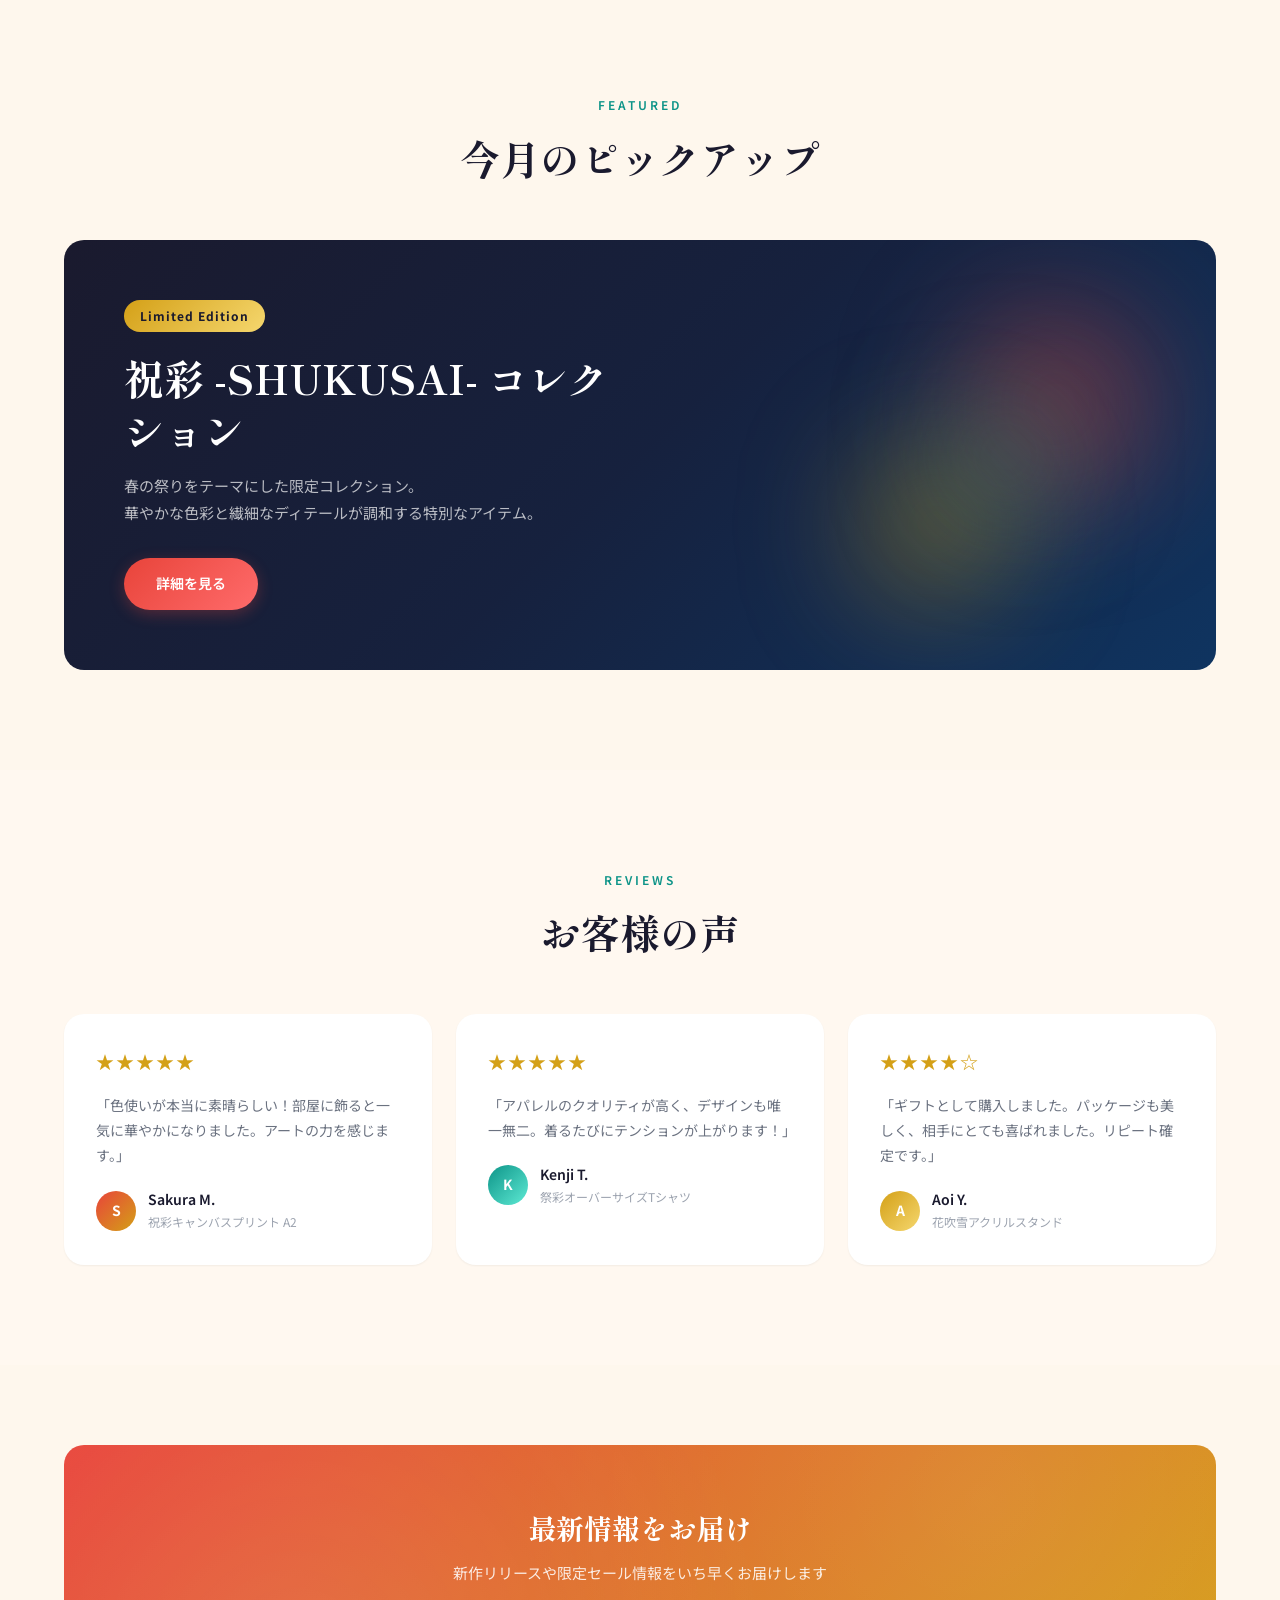
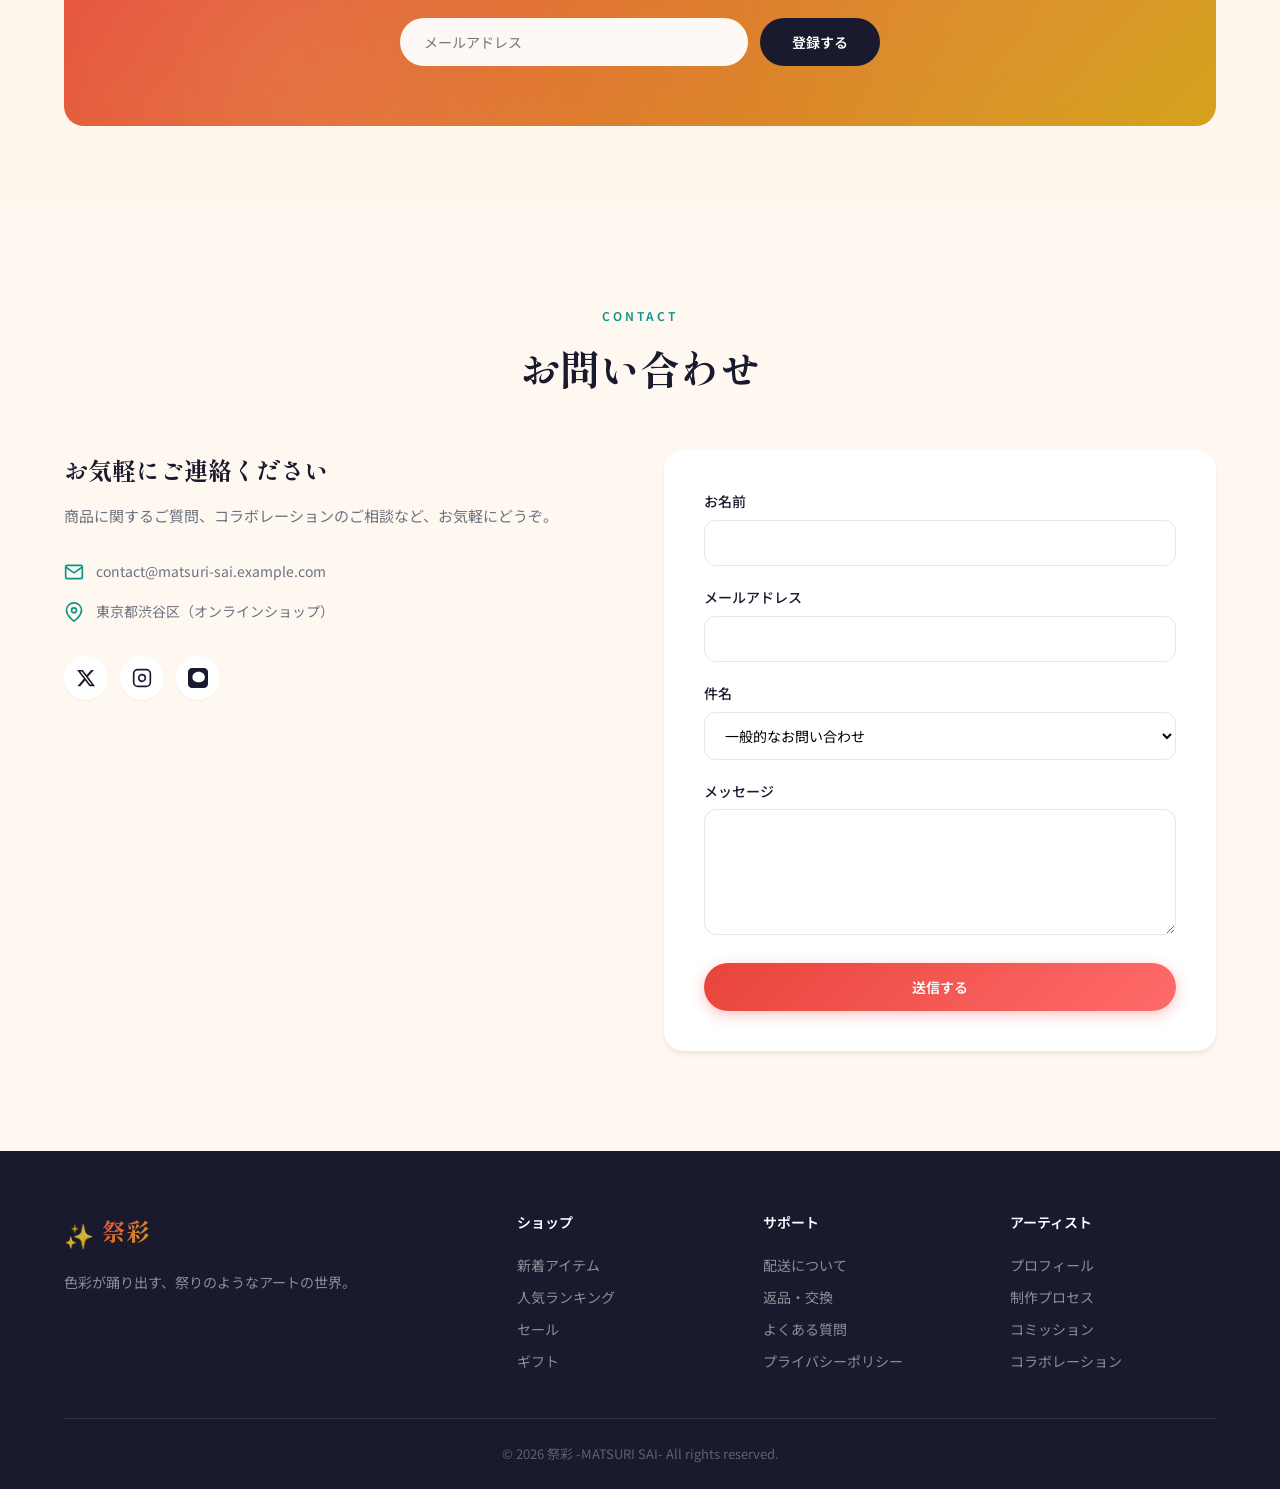
==== commit c3c22085: "feat: プラグインシステムを実装 祭彩ECサイトに拡張可能なプラグインアーキテクチャを追加。  - js/plugin-manager.js: EventBusとPluginManagerクラスを" ====
--- a/index.html
+++ b/index.html
@@ -339,6 +339,9 @@
     </div>
   </footer>
 
+  <script src="js/plugin-manager.js"></script>
   <script src="js/app.js"></script>
+  <script src="js/plugins/analytics.js"></script>
+  <script src="js/plugins/wishlist.js"></script>
 </body>
 </html>
